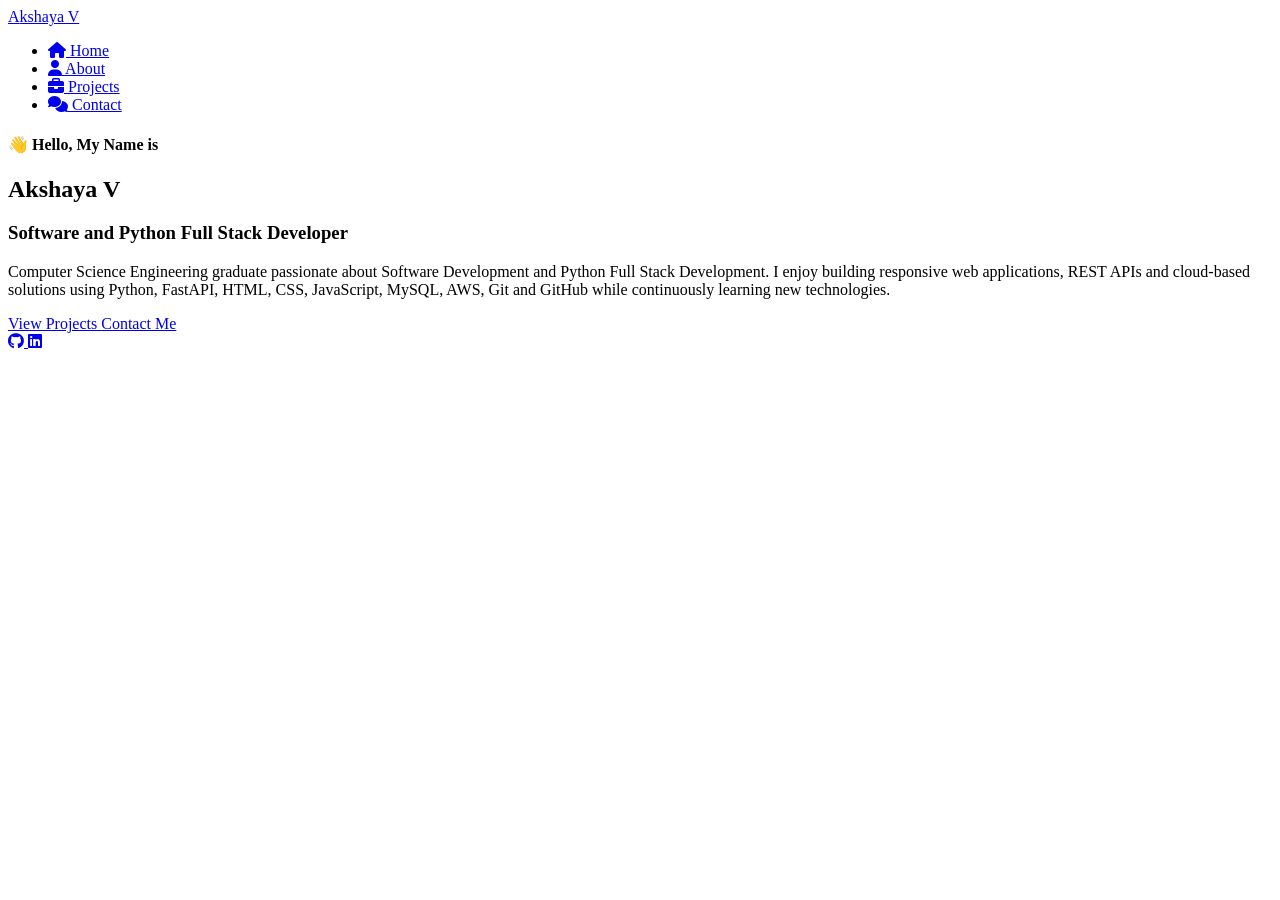
==== index.html @ 4a349fcb "Add files via upload" ====
<!DOCTYPE html>
<html lang="en">

<head>

    <meta charset="UTF-8">
    <meta name="viewport" content="width=device-width, initial-scale=1.0">

    <title>Akshaya | Portfolio</title>

    <!-- CSS -->
    <link rel="stylesheet" href="../css/style.css">

    <!-- Google Font -->
    <link href="https://fonts.googleapis.com/css2?family=Poppins:wght@300;400;500;600;700&display=swap" rel="stylesheet">

    <!-- Font Awesome -->
    <link rel="stylesheet"
    href="https://cdnjs.cloudflare.com/ajax/libs/font-awesome/6.7.2/css/all.min.css">

</head>

<body>

<div class="main-container">

    <!-- ================= SIDEBAR ================= -->

    <div class="aside">

        <div class="logo">
            <a href="index.html">
                <span>A</span>kshaya V
            </a>
        </div>

        <ul class="nav">

            <li>
                <a href="index.html" class="active">
                    <i class="fa fa-home"></i>
                    Home
                </a>
            </li>

            <li>
                <a href="about.html">
                    <i class="fa fa-user"></i>
                    About
                </a>
            </li>

            <li>
                <a href="projects.html">
                    <i class="fa fa-briefcase"></i>
                    Projects
                </a>
            </li>

            <li>
                <a href="contact.html">
                    <i class="fa fa-comments"></i>
                    Contact
                </a>
            </li>

        </ul>

    </div>

    <!-- ================= MAIN CONTENT ================= -->

    <div class="main-content">

        <section class="home">

            <div class="home-container">

                <!-- LEFT SIDE -->

                <div class="home-text">

                    <h4>👋 Hello, My Name is</h4>

                    <h1>
                        <span>Akshaya V</span>
                    </h1>

                    <h3>
                         Software and Python Full Stack Developer
                    </h3>

                    <p>

                        Computer Science Engineering graduate passionate about
                        Software Development and Python Full Stack Development.

                        I enjoy building responsive web applications,
                        REST APIs and cloud-based solutions using
                        Python, FastAPI, HTML, CSS, JavaScript,
                        MySQL, AWS, Git and GitHub while continuously
                        learning new technologies.

                    </p>

                    <div class="buttons">

                        <a href="projects.html" class="btn">
                            View Projects
                        </a>

                        <a href="contact.html" class="btn btn-outline">
                            Contact Me
                        </a>

   

                  
                    </div>

                    <!-- SOCIAL LINKS -->

                    <div class="social-links">

                        <a href="https://github.com/Akshaya-Veerappan"
                        target="_blank">

                            <i class="fab fa-github"></i>

                        </a>

                        <a href="https://www.linkedin.com/in/akshaya-veerappan"
                        target="_blank">

                            <i class="fab fa-linkedin"></i>

                        </a>

                    </div>

                </div>

                

            </div>

        </section>

    </div>

</div>

</body>
</html>
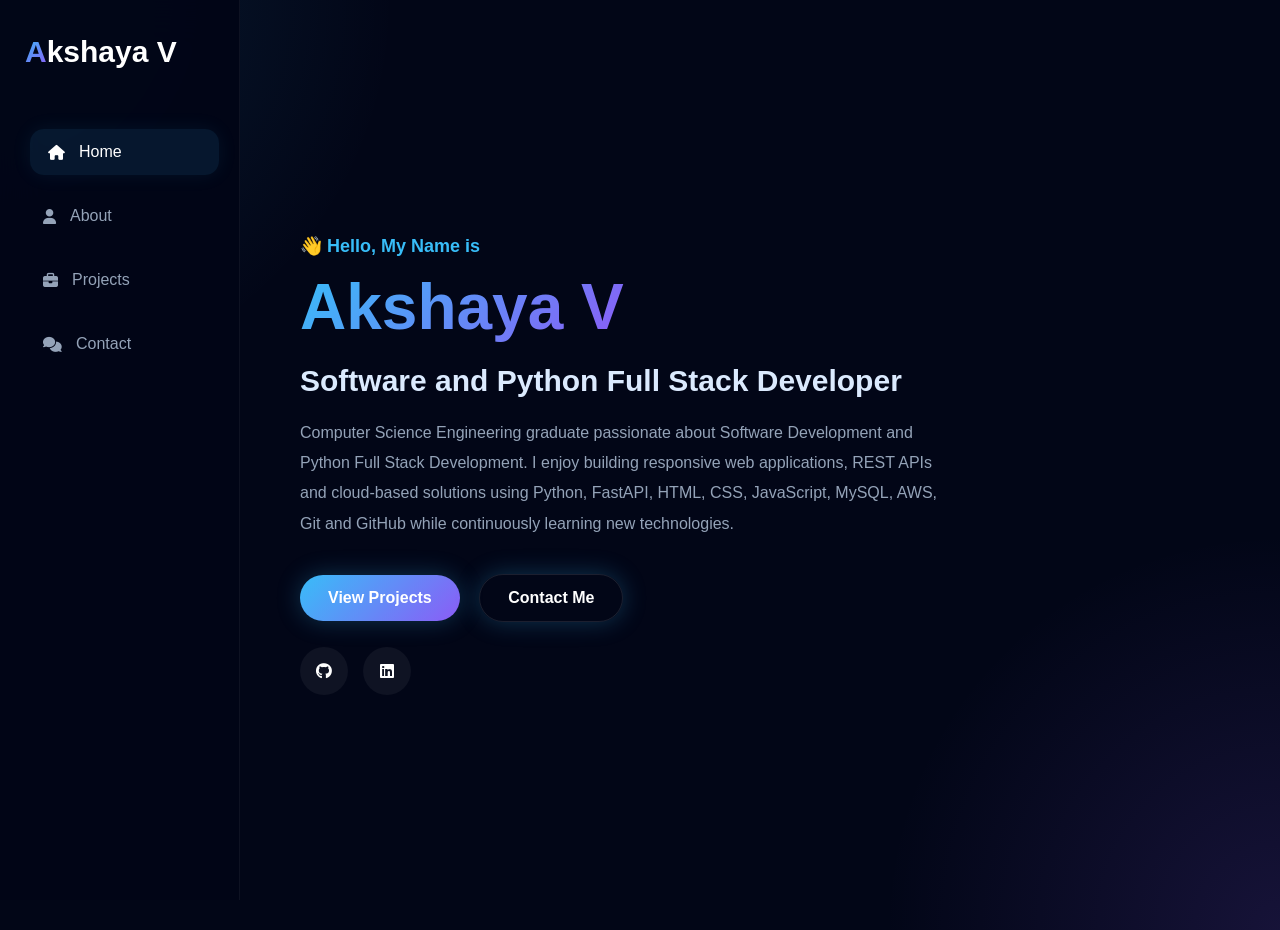
==== commit ba738f9f: "Fix HTML structure and update stylesheet link" ====
--- a/index.html
+++ b/index.html
@@ -9,7 +9,7 @@
     <title>Akshaya | Portfolio</title>
 
     <!-- CSS -->
-    <link rel="stylesheet" href="../css/style.css">
+    <link rel="stylesheet" href="style.css">
 
     <!-- Google Font -->
     <link href="https://fonts.googleapis.com/css2?family=Poppins:wght@300;400;500;600;700&display=swap" rel="stylesheet">
@@ -151,4 +151,4 @@
 </div>
 
 </body>
-</html>+</html>
--- a/style.css
+++ b/style.css
@@ -0,0 +1,888 @@
+@import url('https://fonts.googleapis.com/css2?family=Poppins:wght@300;400;500;600;700&display=swap');
+
+/* =========================
+   VARIABLES
+========================= */
+
+:root {
+
+    --bg-main: #020617;
+    --bg-card: rgba(15, 23, 42, 0.85);
+    --bg-light: #111827;
+
+    --accent: #8b5cf6;
+    --accent-light: #38bdf8;
+    --accent-dark: #7c3aed;
+
+    --text-main: #ffffff;
+    --text-light: #94a3b8;
+
+    --gradient:
+    linear-gradient(135deg, #38bdf8, #8b5cf6);
+
+    --card-border:
+    rgba(255,255,255,0.08);
+
+    --shadow:
+    0 0 35px rgba(56,189,248,0.12);
+}
+
+/* =========================
+   RESET
+========================= */
+
+*{
+    margin:0;
+    padding:0;
+    box-sizing:border-box;
+}
+
+/* =========================
+   BODY
+========================= */
+
+body{
+
+    font-family:'Poppins',sans-serif;
+
+    background:
+    radial-gradient(circle at top left,
+    rgba(56,189,248,0.12),
+    transparent 25%),
+
+    radial-gradient(circle at bottom right,
+    rgba(139,92,246,0.15),
+    transparent 25%),
+
+    #020617;
+
+    color:var(--text-main);
+
+    overflow-x:hidden;
+}
+
+/* =========================
+   SCROLLBAR
+========================= */
+
+::-webkit-scrollbar{
+    width:8px;
+}
+
+::-webkit-scrollbar-thumb{
+    background:linear-gradient(180deg,#38bdf8,#8b5cf6);
+    border-radius:20px;
+}
+
+/* =========================
+   MAIN LAYOUT
+========================= */
+
+.main-container{
+    display:flex;
+}
+
+/* =========================
+   SIDEBAR
+========================= */
+
+.aside{
+
+    width:240px;
+    height:100vh;
+
+    position:fixed;
+    top:0;
+    left:0;
+
+    background:rgba(2,6,23,0.95);
+
+    border-right:
+    1px solid rgba(255,255,255,0.05);
+
+    padding:35px 25px;
+
+    backdrop-filter:blur(20px);
+
+    z-index:1000;
+}
+
+/* LOGO */
+
+.logo{
+    margin-bottom:60px;
+}
+
+.logo a{
+
+    color:white;
+
+    text-decoration:none;
+
+    font-size:30px;
+
+    font-weight:700;
+}
+
+.logo span{
+
+    background:linear-gradient(135deg,#38bdf8,#8b5cf6);
+
+    -webkit-background-clip:text;
+
+    -webkit-text-fill-color:transparent;
+}
+
+/* NAVIGATION */
+
+.nav{
+    list-style:none;
+}
+
+.nav li{
+    margin-bottom:18px;
+}
+
+.nav a{
+
+    text-decoration:none;
+
+    color:var(--text-light);
+
+    display:flex;
+
+    align-items:center;
+
+    gap:14px;
+
+    padding:14px 18px;
+
+    border-radius:14px;
+
+    transition:0.3s ease;
+}
+
+.nav a:hover,
+.nav a.active{
+
+    background:
+    rgba(56,189,248,0.1);
+
+    color:white;
+
+    transform:translateX(5px);
+
+    box-shadow:
+    0 0 20px rgba(56,189,248,0.08);
+}
+
+.nav i{
+    font-size:15px;
+}
+
+/* =========================
+   MAIN CONTENT
+========================= */
+
+.main-content{
+
+    margin-left:240px;
+
+    width:100%;
+
+    padding:60px;
+}
+
+/* =========================
+   SECTION TITLE
+========================= */
+
+.section-title{
+    margin-bottom:40px;
+}
+
+.section-title h1,
+.section-title h2{
+
+    font-size:42px;
+
+    margin-bottom:12px;
+
+    font-weight:700;
+}
+
+.section-title h1 span,
+.section-title h2 span{
+
+    background:
+    linear-gradient(135deg,#38bdf8,#8b5cf6);
+
+    -webkit-background-clip:text;
+
+    -webkit-text-fill-color:transparent;
+}
+
+.section-title p{
+
+    color:var(--text-light);
+
+    line-height:1.8;
+
+    max-width:700px;
+}
+
+/* =========================
+   HOME
+========================= */
+
+.home-container{
+
+    min-height:90vh;
+
+    display:flex;
+
+    align-items:center;
+
+    justify-content:space-between;
+
+    gap:50px;
+}
+
+.home-text{
+    max-width:650px;
+}
+
+.home-text h4{
+
+    color:#38bdf8;
+
+    margin-bottom:12px;
+
+    font-size:18px;
+}
+
+.home-text h1{
+
+    font-size:64px;
+
+    line-height:1.2;
+
+    margin-bottom:18px;
+}
+
+.home-text h1 span{
+
+    background:
+    linear-gradient(135deg,#38bdf8,#8b5cf6);
+
+    -webkit-background-clip:text;
+
+    -webkit-text-fill-color:transparent;
+}
+
+.home-text h3{
+
+    font-size:30px;
+
+    margin-bottom:20px;
+
+    color:#dbeafe;
+}
+
+.home-text p{
+
+    color:var(--text-light);
+
+    line-height:1.9;
+
+    margin-bottom:35px;
+
+    font-size:16px;
+}
+
+/* IMAGE */
+
+.home-image img{
+
+    width:350px;
+
+    border-radius:30px;
+
+    border:
+    1px solid rgba(255,255,255,0.08);
+
+    box-shadow:
+    0 0 45px rgba(56,189,248,0.18);
+}
+
+/* =========================
+   BUTTONS
+========================= */
+
+.buttons{
+    margin-top:20px;
+}
+
+.btn{
+
+    display:inline-block;
+
+    padding:14px 28px;
+
+    border-radius:40px;
+
+    text-decoration:none;
+
+    color:white;
+
+    font-weight:600;
+
+    background:
+    linear-gradient(135deg,#38bdf8,#8b5cf6);
+
+    transition:0.4s ease;
+
+    margin-right:15px;
+
+    border:none;
+
+    box-shadow:
+    0 0 25px rgba(56,189,248,0.25);
+}
+
+.btn:hover{
+
+    transform:
+    translateY(-5px);
+
+    box-shadow:
+    0 0 35px rgba(56,189,248,0.4);
+}
+
+.btn-outline{
+
+    background:transparent;
+
+    border:
+    1px solid rgba(255,255,255,0.1);
+}
+
+/* =========================
+   ABOUT SECTION
+========================= */
+
+.about-text{
+    margin-bottom:40px;
+}
+
+.about-text h3{
+
+    font-size:40px;
+
+    margin-bottom:18px;
+}
+
+.about-text h3 span{
+
+    background:
+    linear-gradient(135deg,#38bdf8,#8b5cf6);
+
+    -webkit-background-clip:text;
+
+    -webkit-text-fill-color:transparent;
+}
+
+.about-text p{
+
+    color:var(--text-light);
+
+    line-height:2;
+
+    margin-bottom:18px;
+
+    max-width:1000px;
+}
+
+/* =========================
+   ABOUT GRID
+========================= */
+
+.about-grid{
+
+    display:grid;
+
+    grid-template-columns:
+    repeat(auto-fit,minmax(450px,1fr));
+
+    gap:30px;
+
+    margin-top:40px;
+}
+
+/* =========================
+   CARDS
+========================= */
+
+.info-box,
+.skills-box,
+.project-card{
+
+    background:
+    rgba(15,23,42,0.7);
+
+    border:
+    1px solid rgba(255,255,255,0.06);
+
+    backdrop-filter:blur(25px);
+
+    border-radius:28px;
+
+    padding:35px;
+
+    box-shadow:var(--shadow);
+
+    transition:0.4s ease;
+}
+
+.info-box:hover,
+.skills-box:hover,
+.project-card:hover{
+
+    transform:
+    translateY(-8px);
+
+    border-color:
+    rgba(56,189,248,0.2);
+}
+
+/* =========================
+   CARD TITLES
+========================= */
+
+.info-box h4,
+.skills-box h4{
+
+    font-size:30px;
+
+    margin-bottom:30px;
+
+    display:flex;
+
+    align-items:center;
+
+    gap:15px;
+}
+
+.info-box h4 i,
+.skills-box h4 i{
+
+    width:55px;
+    height:55px;
+
+    display:flex;
+
+    align-items:center;
+
+    justify-content:center;
+
+    border-radius:50%;
+
+    background:
+    rgba(139,92,246,0.15);
+
+    color:#8b5cf6;
+}
+
+/* =========================
+   INFO ITEMS
+========================= */
+
+.info-item{
+
+    display:flex;
+
+    justify-content:space-between;
+
+    align-items:center;
+
+    padding:18px 0;
+
+    border-bottom:
+    1px solid rgba(255,255,255,0.05);
+
+    color:#dbeafe;
+}
+
+.info-item:last-child{
+    border-bottom:none;
+}
+
+/* =========================
+   SKILLS
+========================= */
+
+.skill{
+    margin-bottom:25px;
+}
+
+.skill-header{
+    display:flex;
+    justify-content:space-between;
+    align-items:center;
+    margin-bottom:8px;
+    font-size:16px;
+    font-weight:500;
+}
+
+.skill-header span{
+    color:#ffffff;
+}
+
+/* Progress Background */
+
+.progress{
+    width:100%;
+    height:10px;
+    background:#1e293b;
+    border-radius:50px;
+    overflow:hidden;
+}
+
+/* Filled Bar */
+
+.progress div{
+    height:100%;
+    border-radius:50px;
+    animation:fillBar 2s ease;
+}
+
+/* Individual Colors */
+
+.python-progress{
+    width:85%;
+    background:linear-gradient(90deg,#ffd43b,#3776ab);
+}
+
+.fastapi-progress{
+    width:80%;
+    background:linear-gradient(90deg,#00c16e,#00ff99);
+}
+
+.html-progress{
+    width:90%;
+    background:linear-gradient(90deg,#ff5722,#ff9800);
+}
+
+.css-progress{
+    width:85%;
+    background:linear-gradient(90deg,#2196f3,#00bcd4);
+}
+
+.js-progress{
+    width:75%;
+    background:linear-gradient(90deg,#ffd600,#ffb300);
+}
+
+.mysql-progress{
+    width:80%;
+    background:linear-gradient(90deg,#00758f,#00a4d6);
+}
+
+.aws-progress{
+    width:70%;
+    background:linear-gradient(90deg,#ff9900,#ffb84d);
+}
+
+.git-progress{
+    width:80%;
+    background:linear-gradient(90deg,#f1502f,#ff6b4a);
+}
+
+/* Animation */
+
+@keyframes fillBar{
+    from{
+        width:0;
+    }
+}
+
+/* PROGRESS */
+
+.progress{
+
+    width:100%;
+
+    height:10px;
+
+    background:
+    rgba(255,255,255,0.06);
+
+    border-radius:20px;
+
+    overflow:hidden;
+}
+
+.progress div{
+
+    height:100%;
+
+    border-radius:20px;
+
+    background:
+    linear-gradient(135deg,#38bdf8,#8b5cf6);
+
+    box-shadow:
+    0 0 15px rgba(56,189,248,0.4);
+}
+
+/* =========================
+   PROJECT GRID
+========================= */
+
+.projects-grid{
+
+    display:grid;
+
+    grid-template-columns:
+    repeat(auto-fit,minmax(280px,1fr));
+
+    gap:30px;
+
+    margin-top:35px;
+}
+
+/* PROJECT CARD */
+
+.project-card{
+
+    text-align:center;
+
+    padding:40px 30px;
+}
+
+.project-card h2{
+
+    font-size:42px;
+
+    margin-bottom:10px;
+
+    background:
+    linear-gradient(135deg,#38bdf8,#8b5cf6);
+
+    -webkit-background-clip:text;
+
+    -webkit-text-fill-color:transparent;
+}
+
+.project-card p{
+
+    color:var(--text-light);
+
+    font-size:17px;
+}
+
+/* =========================
+   CONTACT
+========================= */
+
+.contact-wrapper{
+
+    display:grid;
+
+    grid-template-columns:
+    repeat(auto-fit,minmax(350px,1fr));
+
+    gap:30px;
+}
+
+.contact-info-card,
+.contact-form-card{
+
+    background:
+    rgba(15,23,42,0.75);
+
+    border:
+    1px solid rgba(255,255,255,0.06);
+
+    border-radius:28px;
+
+    padding:35px;
+
+    backdrop-filter:blur(25px);
+
+    box-shadow:var(--shadow);
+}
+
+/* CONTACT INFO */
+
+.contact-info .info-item{
+
+    display:flex;
+
+    align-items:center;
+
+    gap:18px;
+
+    margin-bottom:25px;
+
+    border:none;
+}
+
+.contact-info i{
+
+    width:50px;
+    height:50px;
+
+    border-radius:50%;
+
+    display:flex;
+
+    align-items:center;
+
+    justify-content:center;
+
+    background:
+    rgba(56,189,248,0.1);
+
+    color:#38bdf8;
+}
+
+/* FORM */
+
+.contact-form input,
+.contact-form textarea{
+
+    width:100%;
+
+    padding:15px 18px;
+
+    margin-bottom:18px;
+
+    border-radius:14px;
+
+    border:
+    1px solid rgba(255,255,255,0.08);
+
+    background:
+    rgba(255,255,255,0.03);
+
+    color:white;
+
+    outline:none;
+
+    transition:0.3s;
+}
+
+.contact-form textarea{
+
+    min-height:150px;
+
+    resize:none;
+}
+
+.contact-form input:focus,
+.contact-form textarea:focus{
+
+    border-color:#38bdf8;
+
+    box-shadow:
+    0 0 15px rgba(56,189,248,0.2);
+}
+
+/* =========================
+   SOCIAL LINKS
+========================= */
+
+.social-links{
+
+    display:flex;
+
+    gap:15px;
+
+    margin-top:25px;
+}
+
+.social-links a{
+
+    width:48px;
+    height:48px;
+
+    display:flex;
+
+    align-items:center;
+
+    justify-content:center;
+
+    border-radius:50%;
+
+    background:
+    rgba(255,255,255,0.05);
+
+    color:white;
+
+    text-decoration:none;
+
+    transition:0.3s;
+}
+
+.social-links a:hover{
+
+    background:
+    linear-gradient(135deg,#38bdf8,#8b5cf6);
+
+    transform:
+    translateY(-5px);
+}
+
+/* =========================
+   RESPONSIVE
+========================= */
+
+@media(max-width:991px){
+
+    .aside{
+        display:none;
+    }
+
+    .main-content{
+        margin-left:0;
+    }
+
+    .home-container{
+        flex-direction:column;
+        text-align:center;
+    }
+
+    .home-image img{
+        margin-top:40px;
+    }
+}
+
+@media(max-width:768px){
+
+    .main-content{
+        padding:25px;
+    }
+
+    .home-text h1{
+        font-size:44px;
+    }
+
+    .home-text h3{
+        font-size:24px;
+    }
+
+    .about-grid{
+        grid-template-columns:1fr;
+    }
+
+    .projects-grid{
+        grid-template-columns:1fr;
+    }
+
+    .info-box,
+    .skills-box,
+    .project-card{
+        padding:25px;
+    }
+}
